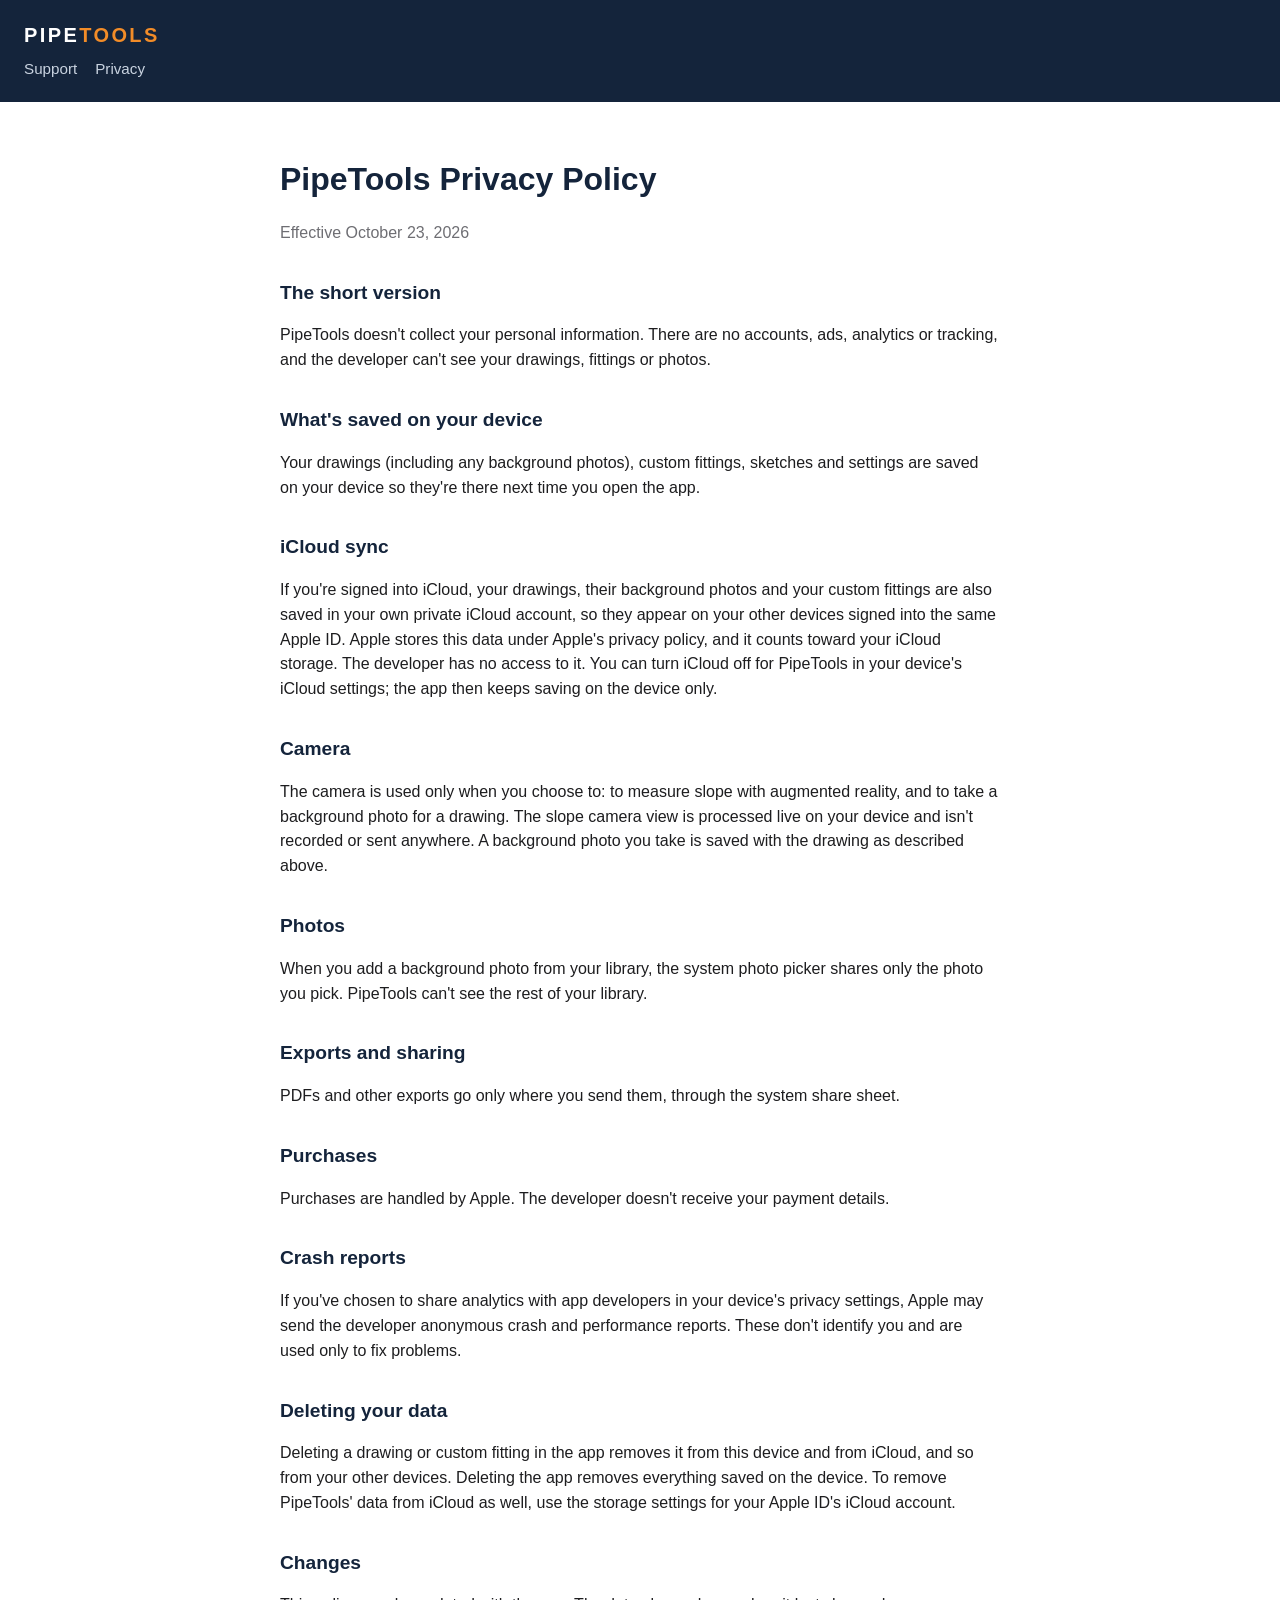
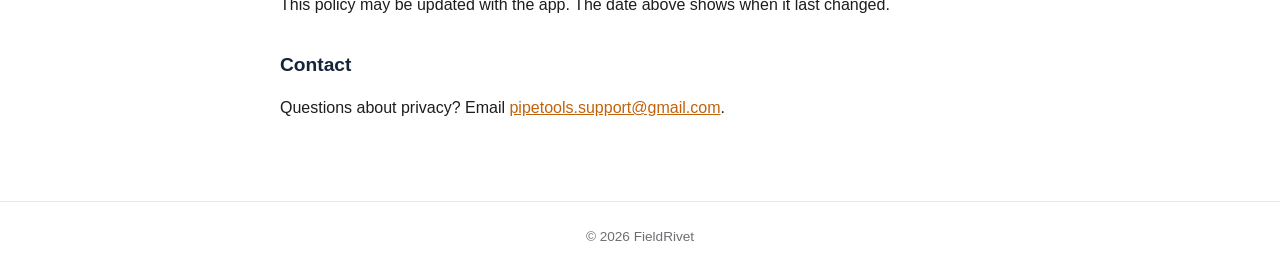
==== privacy.html @ b39c1f63 "Add files via upload" ====
<!DOCTYPE html>
<html lang="en">
<head>
    <meta charset="utf-8">
    <meta name="viewport" content="width=device-width, initial-scale=1">
    <title>PipeTools Privacy Policy</title>
    <link rel="stylesheet" href="style.css">
</head>
<body>
    <header>
        <a href="index.html">PIPE<span>TOOLS</span></a>
        <nav><a href="support.html">Support</a><a href="privacy.html">Privacy</a></nav>
    </header>
    <main>
        <!-- Keep in step with PRIVACY.md and PrivacyPolicyCard in the app. -->
        <h1>PipeTools Privacy Policy</h1>
        <p class="muted">Effective October 23, 2026</p>

        <h2>The short version</h2>
        <p>PipeTools doesn't collect your personal information. There are no accounts,
        ads, analytics or tracking, and the developer can't see your drawings,
        fittings or photos.</p>

        <h2>What's saved on your device</h2>
        <p>Your drawings (including any background photos), custom fittings, sketches
        and settings are saved on your device so they're there next time you open
        the app.</p>

        <h2>iCloud sync</h2>
        <p>If you're signed into iCloud, your drawings, their background photos and your
        custom fittings are also saved in your own private iCloud account, so they
        appear on your other devices signed into the same Apple ID. Apple stores this
        data under Apple's privacy policy, and it counts toward your iCloud storage.
        The developer has no access to it. You can turn iCloud off for PipeTools in
        your device's iCloud settings; the app then keeps saving on the device only.</p>

        <h2>Camera</h2>
        <p>The camera is used only when you choose to: to measure slope with augmented
        reality, and to take a background photo for a drawing. The slope camera view
        is processed live on your device and isn't recorded or sent anywhere. A
        background photo you take is saved with the drawing as described above.</p>

        <h2>Photos</h2>
        <p>When you add a background photo from your library, the system photo picker
        shares only the photo you pick. PipeTools can't see the rest of your library.</p>

        <h2>Exports and sharing</h2>
        <p>PDFs and other exports go only where you send them, through the system share
        sheet.</p>

        <h2>Purchases</h2>
        <p>Purchases are handled by Apple. The developer doesn't receive your payment
        details.</p>

        <h2>Crash reports</h2>
        <p>If you've chosen to share analytics with app developers in your device's
        privacy settings, Apple may send the developer anonymous crash and
        performance reports. These don't identify you and are used only to fix
        problems.</p>

        <h2>Deleting your data</h2>
        <p>Deleting a drawing or custom fitting in the app removes it from this device
        and from iCloud, and so from your other devices. Deleting the app removes
        everything saved on the device. To remove PipeTools' data from iCloud as
        well, use the storage settings for your Apple ID's iCloud account.</p>

        <h2>Changes</h2>
        <p>This policy may be updated with the app. The date above shows when it last
        changed.</p>

        <h2>Contact</h2>
        <p>Questions about privacy? Email
        <a href="mailto:pipetools.support@gmail.com">pipetools.support@gmail.com</a>.</p>
    </main>
    <footer>&copy; 2026 FieldRivet</footer>
</body>
</html>
---- style.css ----
:root {
    --navy: #14243b;
    --orange: #f28c28;
    --text: #1d1d1f;
    --muted: #6e6e73;
}

body {
    margin: 0;
    font-family: "Avenir Next", -apple-system, BlinkMacSystemFont, "Helvetica Neue", sans-serif;
    color: var(--text);
    line-height: 1.55;
    background: #fff;
}

header {
    background: var(--navy);
    padding: 20px 24px;
}

header a {
    color: #fff;
    text-decoration: none;
    font-weight: 700;
    letter-spacing: 0.12em;
    font-size: 1.25rem;
}

header a span {
    color: var(--orange);
}

nav {
    margin-top: 6px;
}

nav a {
    color: #c9d3e0;
    font-size: 0.95rem;
    font-weight: 500;
    letter-spacing: 0;
    margin-right: 18px;
}

main {
    max-width: 720px;
    margin: 0 auto;
    padding: 32px 24px 64px;
}

h1 {
    color: var(--navy);
    margin-bottom: 4px;
}

h2 {
    color: var(--navy);
    margin-top: 32px;
    font-size: 1.2rem;
}

.muted {
    color: var(--muted);
}

a {
    color: #c2620a;
}

footer {
    text-align: center;
    color: var(--muted);
    font-size: 0.85rem;
    padding: 24px;
    border-top: 1px solid #e5e5ea;
}
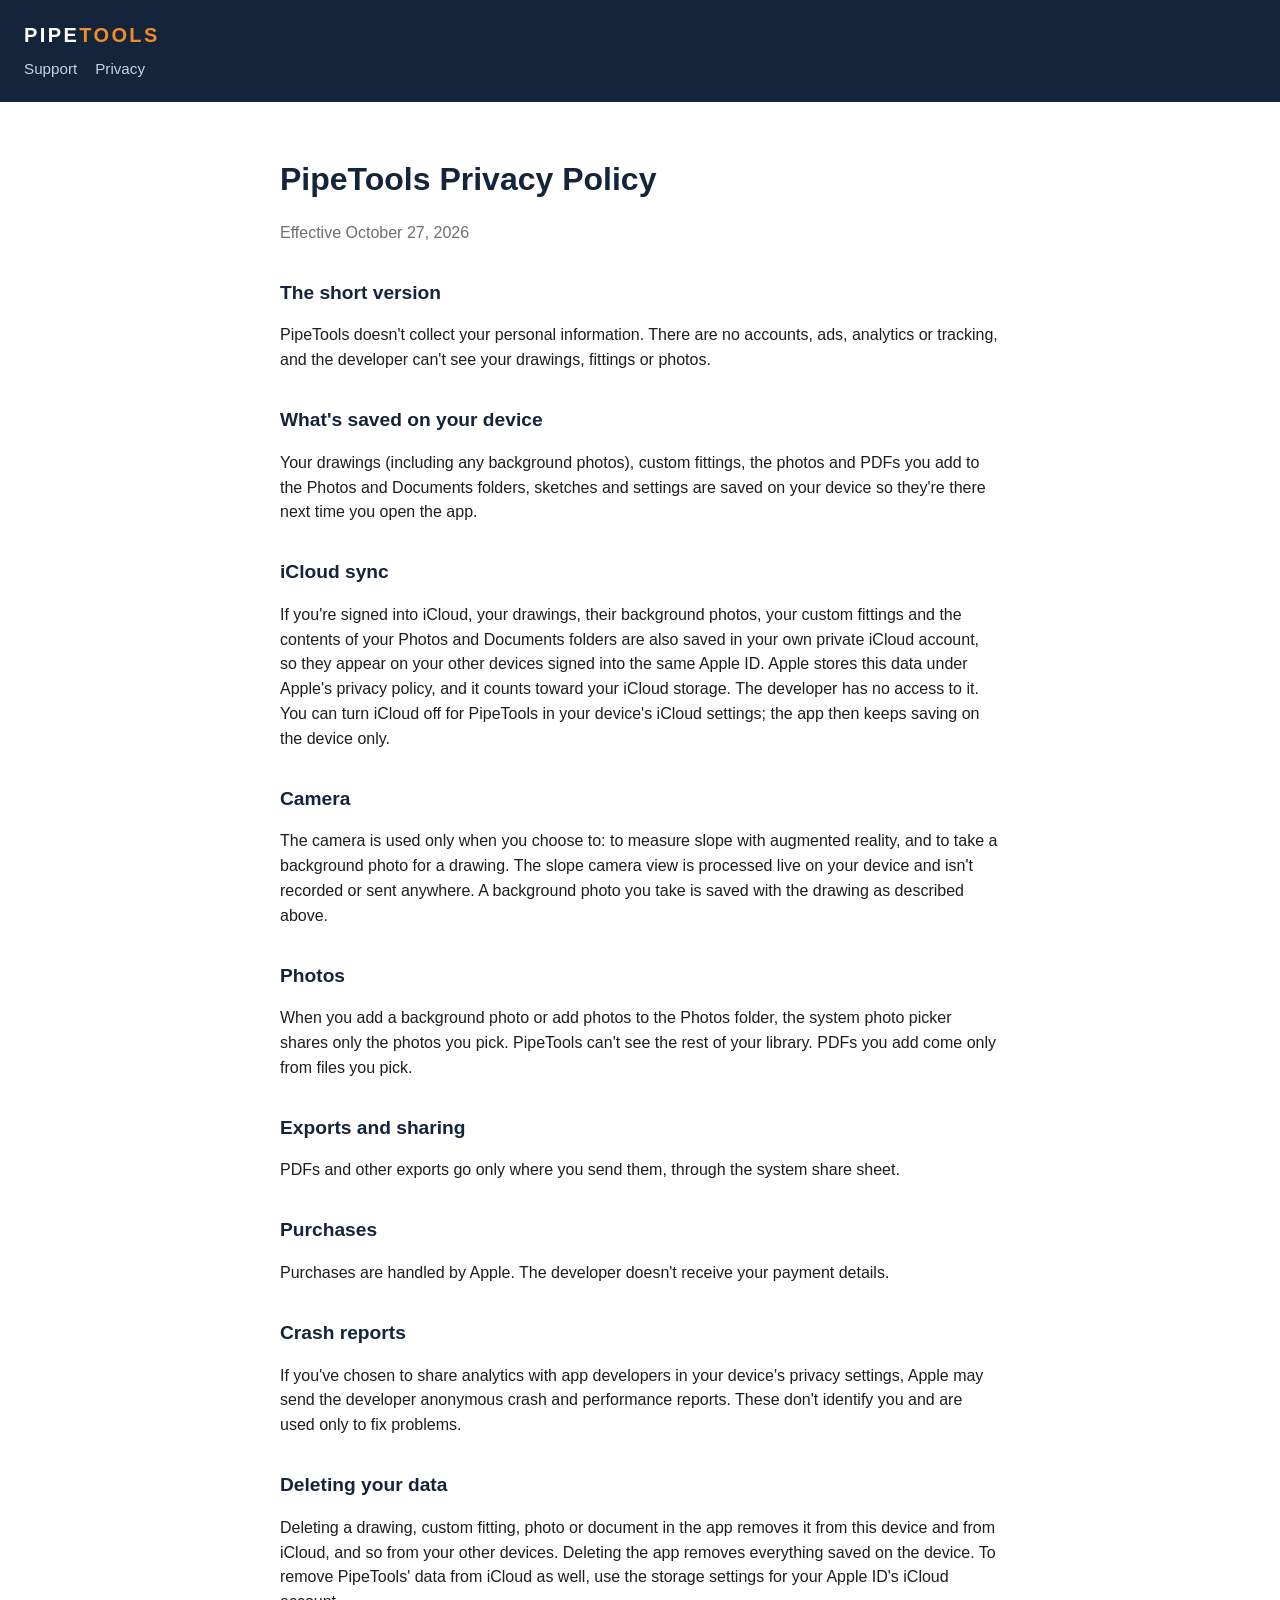
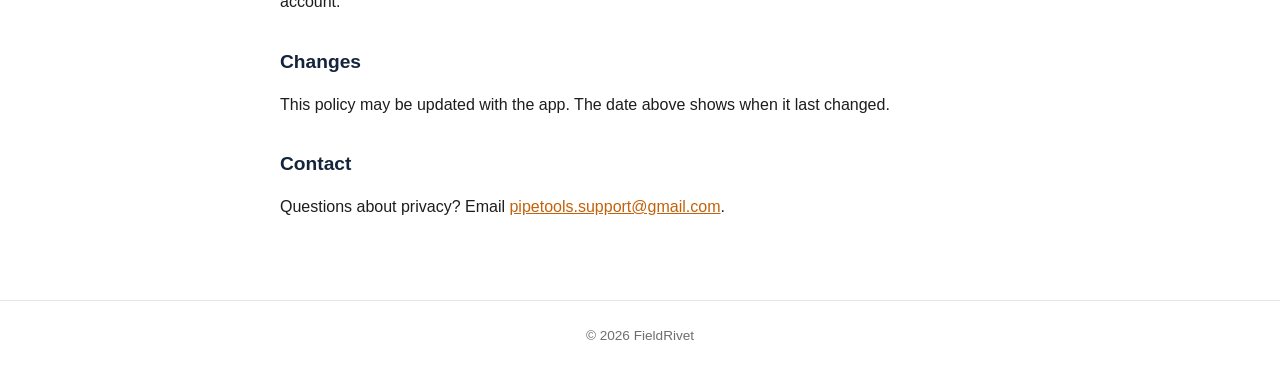
==== commit 833d8d2d: "Add files via upload" ====
--- a/privacy.html
+++ b/privacy.html
@@ -14,7 +14,7 @@
     <main>
         <!-- Keep in step with PRIVACY.md and PrivacyPolicyCard in the app. -->
         <h1>PipeTools Privacy Policy</h1>
-        <p class="muted">Effective October 23, 2026</p>
+        <p class="muted">Effective October 27, 2026</p>
 
         <h2>The short version</h2>
         <p>PipeTools doesn't collect your personal information. There are no accounts,
@@ -22,13 +22,15 @@
         fittings or photos.</p>
 
         <h2>What's saved on your device</h2>
-        <p>Your drawings (including any background photos), custom fittings, sketches
-        and settings are saved on your device so they're there next time you open
+        <p>Your drawings (including any background photos), custom fittings, the photos
+        and PDFs you add to the Photos and Documents folders, sketches and settings
+        are saved on your device so they're there next time you open
         the app.</p>
 
         <h2>iCloud sync</h2>
-        <p>If you're signed into iCloud, your drawings, their background photos and your
-        custom fittings are also saved in your own private iCloud account, so they
+        <p>If you're signed into iCloud, your drawings, their background photos, your
+        custom fittings and the contents of your Photos and Documents folders are
+        also saved in your own private iCloud account, so they
         appear on your other devices signed into the same Apple ID. Apple stores this
         data under Apple's privacy policy, and it counts toward your iCloud storage.
         The developer has no access to it. You can turn iCloud off for PipeTools in
@@ -41,8 +43,9 @@
         background photo you take is saved with the drawing as described above.</p>
 
         <h2>Photos</h2>
-        <p>When you add a background photo from your library, the system photo picker
-        shares only the photo you pick. PipeTools can't see the rest of your library.</p>
+        <p>When you add a background photo or add photos to the Photos folder, the
+        system photo picker shares only the photos you pick. PipeTools can't see the
+        rest of your library. PDFs you add come only from files you pick.</p>
 
         <h2>Exports and sharing</h2>
         <p>PDFs and other exports go only where you send them, through the system share
@@ -59,7 +62,7 @@
         problems.</p>
 
         <h2>Deleting your data</h2>
-        <p>Deleting a drawing or custom fitting in the app removes it from this device
+        <p>Deleting a drawing, custom fitting, photo or document in the app removes it from this device
         and from iCloud, and so from your other devices. Deleting the app removes
         everything saved on the device. To remove PipeTools' data from iCloud as
         well, use the storage settings for your Apple ID's iCloud account.</p>
